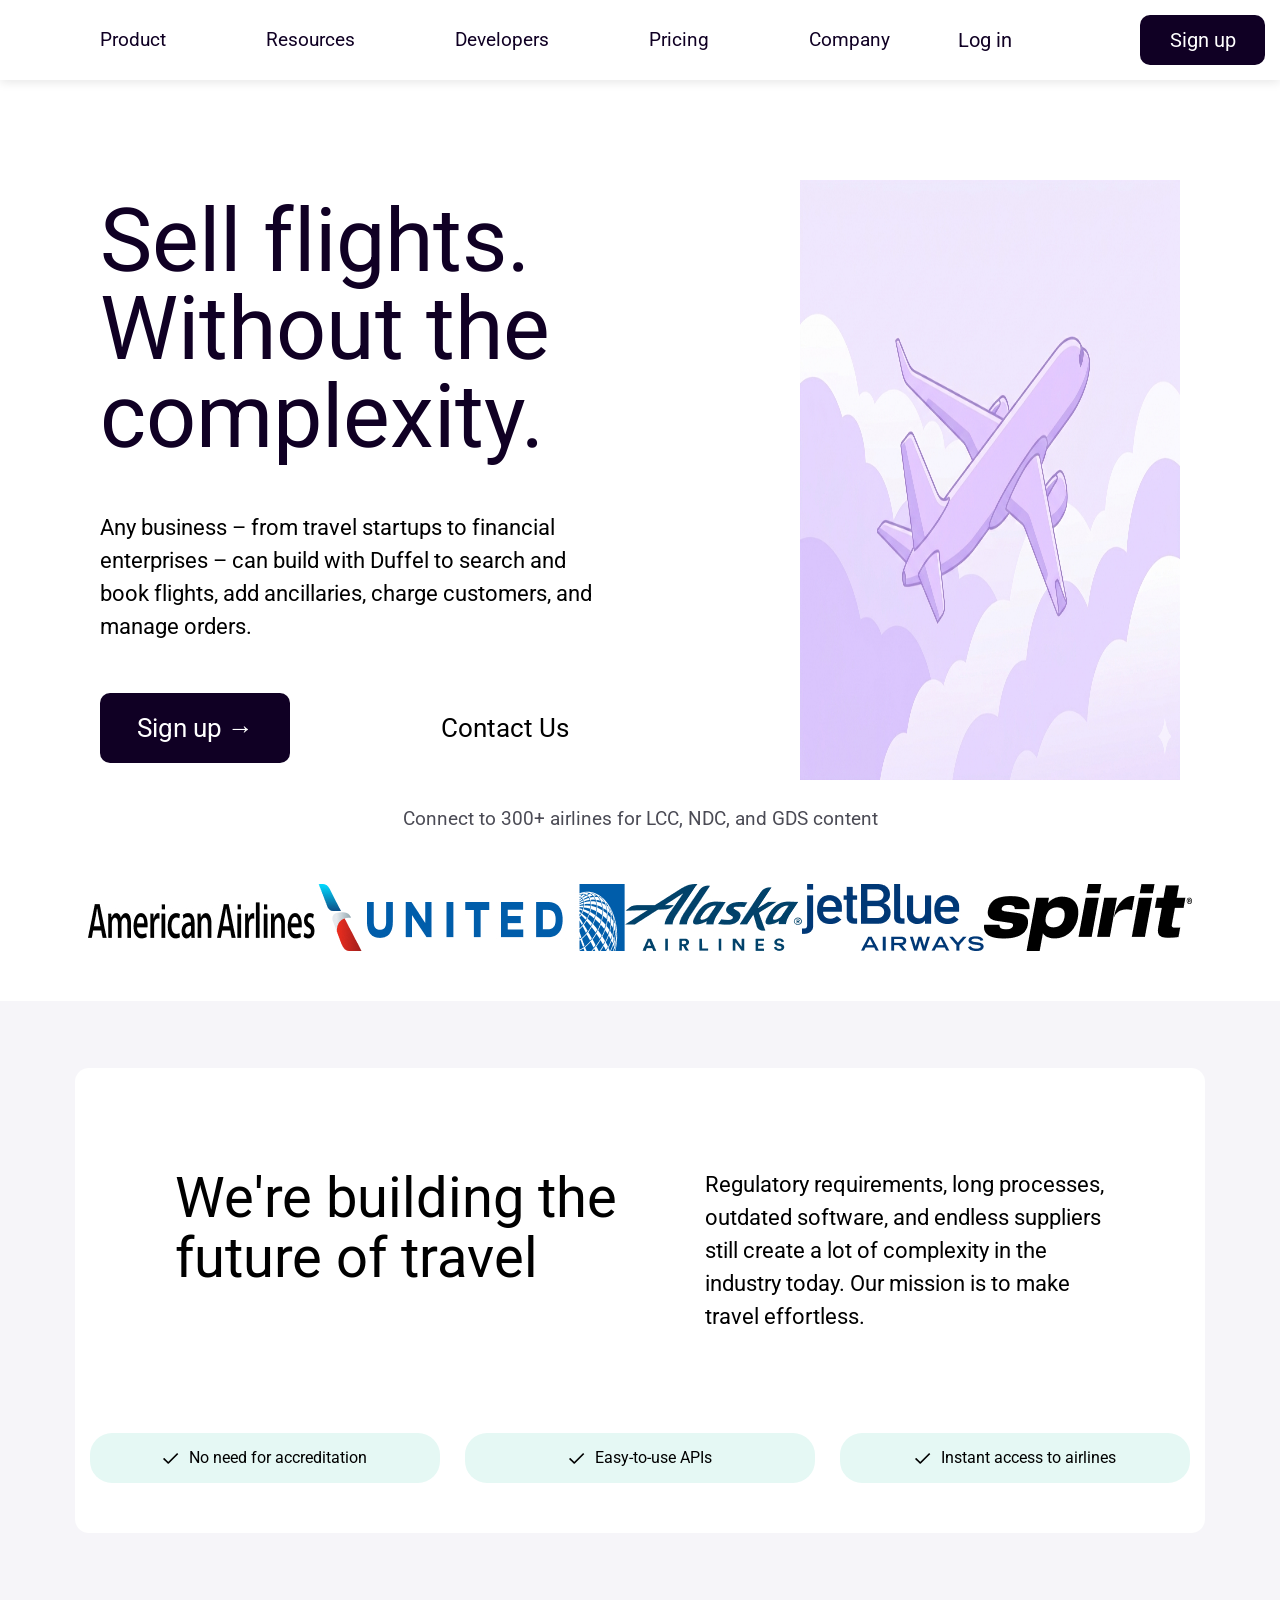
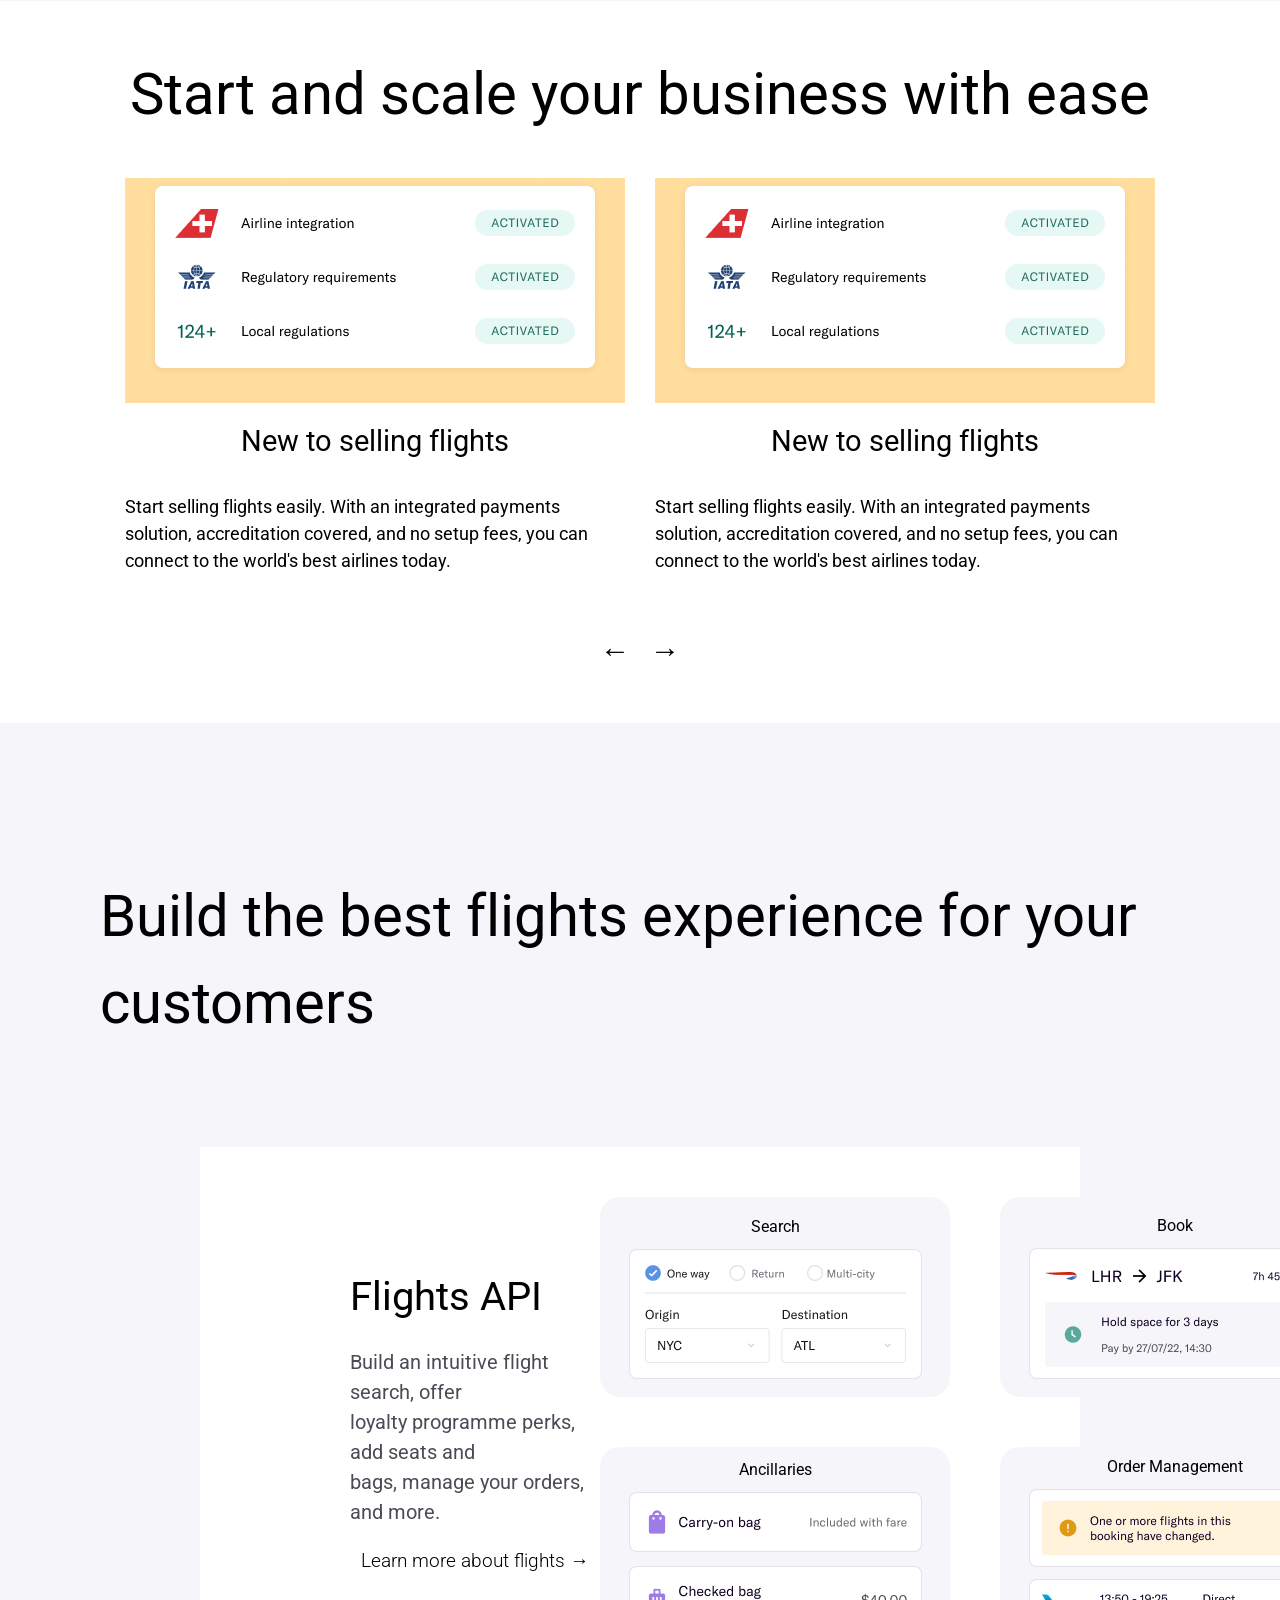
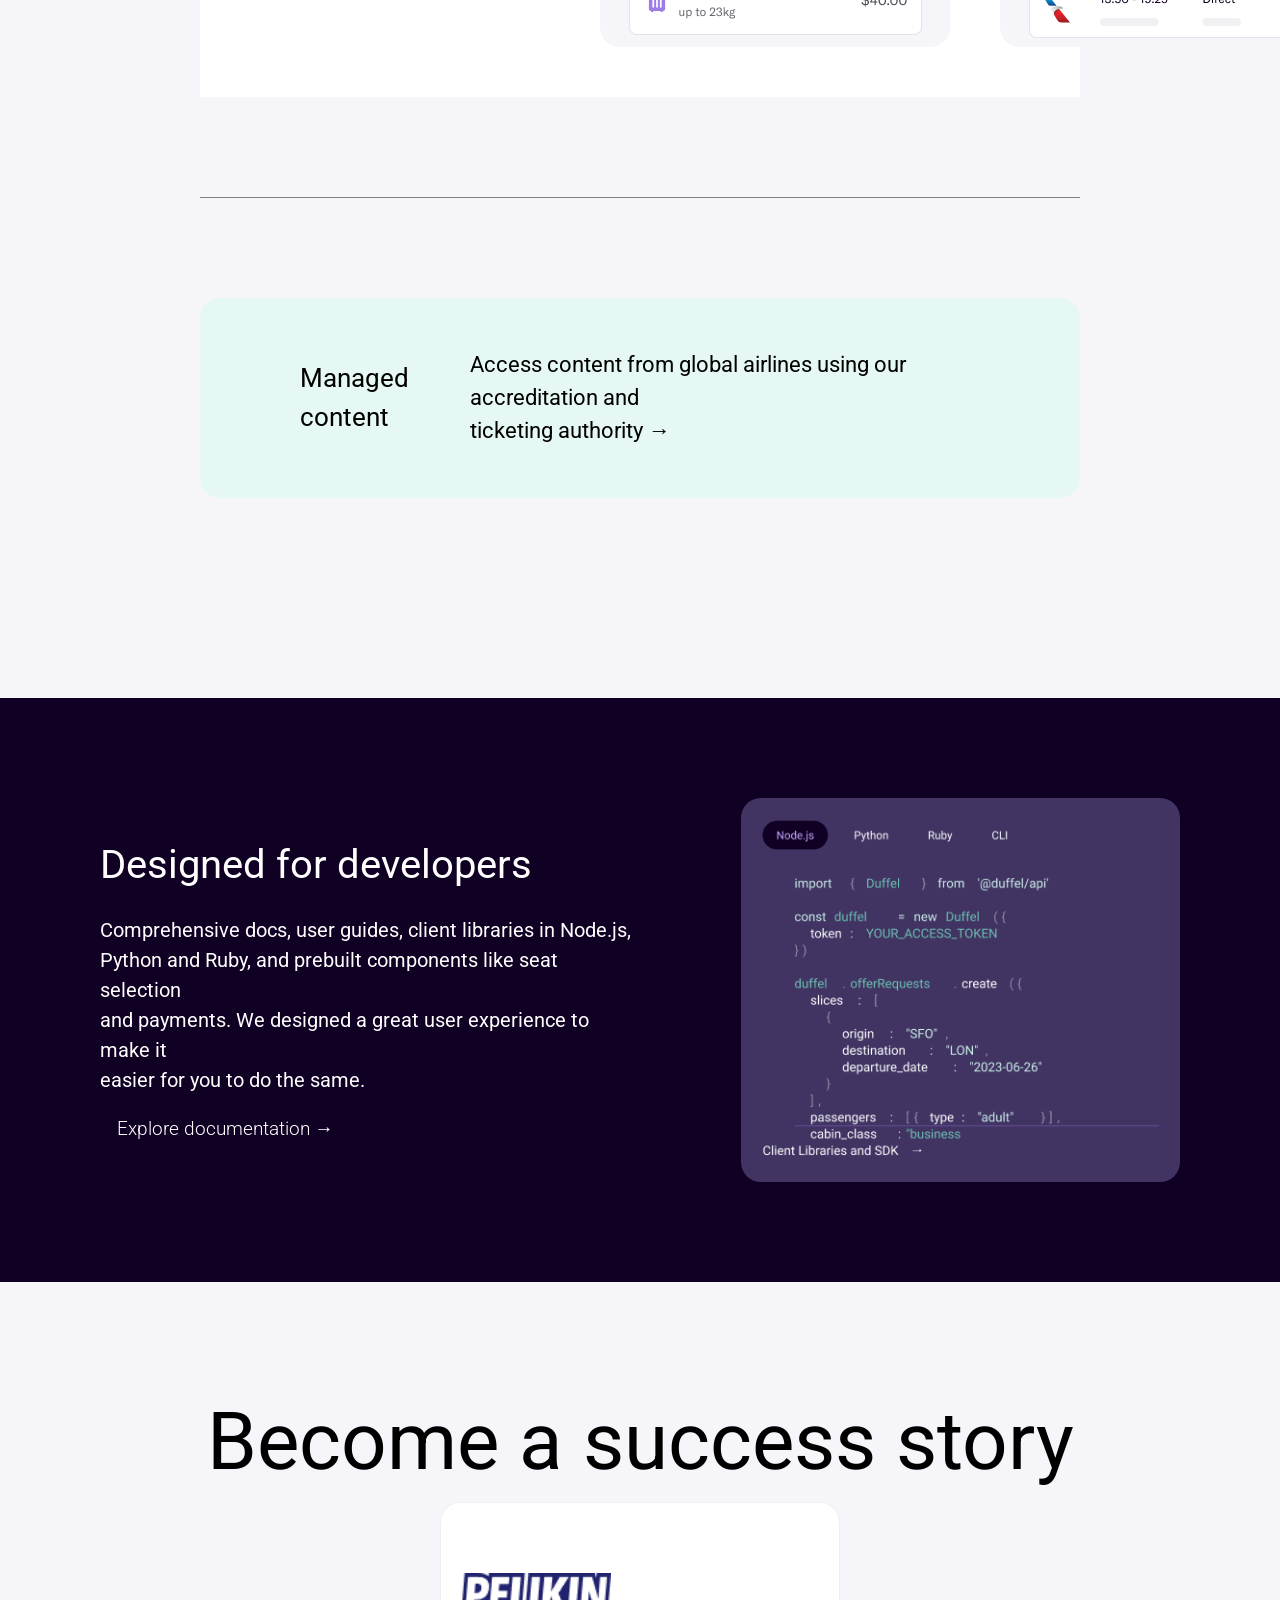
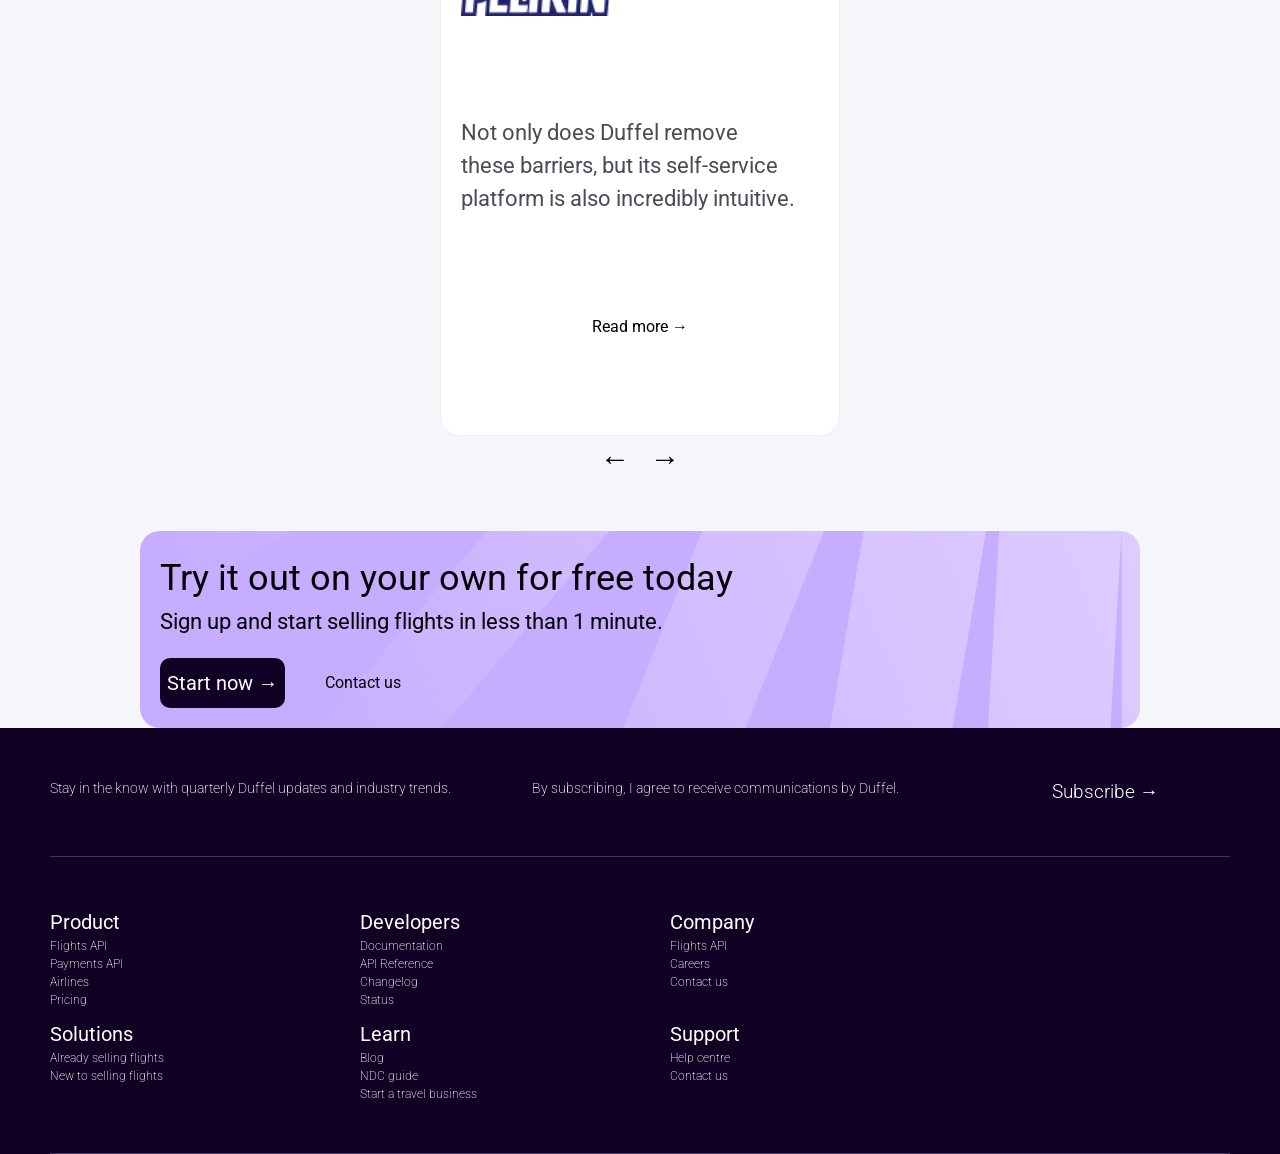
==== src/index.html @ c3d94b9f "FIX" ====
<!doctype html>
<html lang="en">
  <head>
    <meta charset="UTF-8" />
    <meta name="viewport" content="width=device-width, initial-scale=1.0" />
    <title>DevSchool</title>
    <link rel="preconnect" href="https://fonts.googleapis.com" />
    <link rel="preconnect" href="https://fonts.gstatic.com" crossorigin />
    <link
      href="https://fonts.googleapis.com/css2?family=Roboto:ital,wght@0,100..900;1,100..900&display=swap"
      rel="stylesheet"
    />
    <link rel="stylesheet" href="/src/css/base/variables.css" />
    <link rel="stylesheet" href="/src/css/base/reset.css" />
    <link rel="stylesheet" href="/src/css/components/button.css" />
    <link rel="stylesheet" href="/src/css/layout/header.css" />
    <link rel="stylesheet" href="/src/css/layout/footer.css" />
    <link rel="stylesheet" href="/src/css/layout/main.css" />
    <link rel="stylesheet" href="/src/css/layout/airlines-section.css" />
    <link rel="stylesheet" href="/src/css/layout/intro-section.css" />
    <link rel="stylesheet" href="/src/css/layout/slider-part.css" />
    <link rel="stylesheet" href="/src/css/layout/carts-part.css" />
    <link rel="stylesheet" href="/src/css/layout/api-parts.css" />
    <link rel="stylesheet" href="/src/css/layout/partner-part.css" />
  </head>
  <body>
    <header>
      <nav class="navbar">
        <a href="#" class="logo"><img src="/src/img/logo.png" alt="logo" /></a>
        <div class="navbar-container">
          <ul class="nav-links">
            <li><a href="#">Product</a></li>
            <li><a href="#">Resources</a></li>
            <li><a href="#">Developers</a></li>
            <li><a href="#">Pricing</a></li>
            <li><a href="#">Company</a></li>
          </ul>
        </div>
        <div class="navbar-reglog">
          <a href="#" class="btn btn-log">Log in</a>
          <a href="#" class="btn btn-signup">Sign up</a>
        </div>
      </nav>
    </header>
    <main>
      <div class="main-text-side">
        <h1>Sell flights. Without the complexity.</h1>
        <p>
          Any business – from travel startups to financial enterprises – can build with Duffel to search and book
          flights, add ancillaries, charge customers, and manage orders.
        </p>
        <div class="main-reglog">
          <a href="#" class="btn btn-signup">Sign up →</a>
          <a href="#" class="btn btn-log">Contact Us</a>
        </div>
      </div>
      <div class="main-figure-side">
        <img src="/src/img/Gemini_Generated_Image_jm1rbhjm1rbhjm1r.png" alt="plane" />
      </div>
    </main>
    <section class="airlines-log-part">
      <div class="airlines-text">
        <p>Connect to 300+ airlines for LCC, NDC, and GDS content</p>
      </div>
      <div class="airlines-logos">
        <img src="/src/img/airlines-logos/IMAGE (5).jpg" alt="logo1" />
        <img src="/src/img/airlines-logos/IMAGE (1).jpg" alt="logo1" />
        <img src="/src/img/airlines-logos/IMAGE (2).jpg" alt="logo2" />
        <img src="/src/img/airlines-logos/IMAGE (3).jpg" alt="logo3" />
        <img src="/src/img/airlines-logos/IMAGE (4).jpg" alt="logo4" />
      </div>
    </section>
    <section class="intro-part">
      <div class="intro-items">
        <div class="intro-items-text">
          <div class="intro-items-text-up">
            <h2>We're building the future of travel</h2>
            <p>
              Regulatory requirements, long processes, outdated software, and endless suppliers still create a lot of
              complexity in the industry today. Our mission is to make travel effortless.
            </p>
          </div>
          <div class="intro-items-text-down">
            <div class="intro-items-text-down-mark mark">
              <img src="/src/img/Vector.png" alt="mark" />
              <p>No need for accreditation</p>
            </div>
            <div class="intro-items-text-down-mark mark">
              <img src="/src/img/Vector.png" alt="mark" />
              <p>Easy-to-use APIs</p>
            </div>
            <div class="intro-items-text-down-mark mark">
              <img src="/src/img/Vector.png" alt="mark" />
              <p>Instant access to airlines</p>
            </div>
          </div>
        </div>
      </div>
    </section>
    <section class="slider-part" id="slides">
      <h2>Start and scale your business with ease</h2>
      <div class="sliders-group">
        <div class="slider-box">
          <div class="slider-box-item">
            <img src="/src/img/slider-part/slider-fugure1.png" alt="" />
            <h2>New to selling flights</h2>
            <p>
              Start selling flights easily. With an integrated payments solution, accreditation covered, and no setup
              fees, you can connect to the world's best airlines today.
            </p>
          </div>
        </div>
        <div class="dots" id="dots">
          <div class="slider-box">
            <div class="slider-box-item">
              <img src="/src/img/slider-part/slider-fugure1.png" alt="" />
              <h2>New to selling flights</h2>
              <p>
                Start selling flights easily. With an integrated payments solution, accreditation covered, and no setup
                fees, you can connect to the world's best airlines today.
              </p>
            </div>
          </div>
        </div>
      </div>
      <div class="slider-button">
        <button id="slider-prev" onclick="prev()">←</button>
        <button id="slider-next" onclick="next()">→</button>
      </div>
    </section>
    <section class="carts-part">
      <h2>Build the best flights experience for your customers</h2>
      <div class="carts-items">
        <div class="carts-items-elements">
          <div class="carts-items-text">
            <h3>Flights API</h3>
            <p>
              Build an intuitive flight search, offer <br />
              loyalty programme perks, add seats and <br />
              bags, manage your orders, and more.
            </p>
            <button class="btn-learn">Learn more about flights →</button>
          </div>
          <div class="carts-items-gallery">
            <div class="carts-gallery-box">
              <h2>Search</h2>
              <img src="/src/img/gallery-part/gallery-search.png" alt="search" />
            </div>
            <div class="carts-gallery-box">
              <h2>Book</h2>
              <img src="/src/img/gallery-part/gallery-book.png" alt="search" />
            </div>
            <div class="carts-gallery-box">
              <h2>Ancillaries</h2>
              <img src="/src/img/gallery-part/gallery-Ancillaries.png" alt="search" />
            </div>
            <div class="carts-gallery-box">
              <h2>Order Management</h2>
              <img src="/src/img/gallery-part/gallery-Order Management.png" alt="search" />
            </div>
          </div>
        </div>
      </div>
      <hr style="margin: 100px; color: gray" />
      <div class="carts-part-managed">
        <h3>Managed content</h3>
        <p>
          Access content from global airlines using our accreditation and <br />
          ticketing authority →
        </p>
      </div>
    </section>
    <section class="api-parts">
      <div class="api-parts-items">
        <div class="api-parts-text">
          <h2>Designed for developers</h2>
          <p>
            Comprehensive docs, user guides, client libraries in Node.js, <br />
            Python and Ruby, and prebuilt components like seat selection <br />
            and payments. We designed a great user experience to make it <br />
            easier for you to do the same.
          </p>
          <button class="btn-learn">Explore documentation →</button>
        </div>
        <div class="api-parts-figure-code">
          <img src="/src/img/apicode.png" alt="API" />
        </div>
      </div>
    </section>
    <section class="partners-part">
      <h2>Become a success story</h2>
      <div class="partners-box-gallery">
        <div class="partners-track">
          <div class="partner-slide">
            <img src="/src/img/slider-partner/partner1.png" alt="partner one" />
            <p>
              Not only does Duffel remove <br />
              these barriers, but its self-service <br />
              platform is also incredibly intuitive.
            </p>
            <button>Read more →</button>
          </div>
          <div class="partner-slide">
            <img src="/src/img/slider-partner/partner2.png" alt="partner one" />
            <p>
              We're investing massively in our <br />
              supply to build, with the airlines <br />
              and partners such as Duffel, the <br />
              future of the airline industry.
            </p>
            <button>Read more →</button>
          </div>
          <div class="partner-slide">
            <img src="/src/img/slider-partner/partner3.png" alt="partner one" />
            <p>
              The integration of Duffel's API to <br />
              our multi-vendor technology <br />
              allows us to take advantage of <br />
              the new intelligent distribution <br />
              channel.
            </p>
            <button>Read more →</button>
          </div>
        </div>
      </div>
      <div class="slider-button">
        <button id="slider-partner-prev">←</button>
        <button id="slider-partner-next">→</button>
      </div>
      <div class="partners-selling-box">
        <div class="partners-selling-side">
          <h2>Try it out on your own for free today</h2>
          <p>Sign up and start selling flights in less than 1 minute.</p>
          <div class="partners-selling-button">
            <button class="btn-signup">Start now →</button>
            <button class="btn">Contact us</button>
          </div>
        </div>
      </div>
    </section>
    <footer class="footer">
      <div class="subscribe-box">
        <p>Stay in the know with quarterly Duffel updates and industry trends.</p>
        <p>By subscribing, I agree to receive communications by Duffel.</p>
        <button class="btn-learn">Subscribe →</button>
      </div>
      <hr style="color: #413463; margin-left: 50px; margin-right: 50px" />
      <div class="about-us-box">
        <div class="about-us-item">
          <h2>Product</h2>
          <p>Flights API</p>
          <p>Payments API</p>
          <p>Airlines</p>
          <p>Pricing</p>
        </div>
        <div class="about-us-item">
          <h2>Developers</h2>
          <p>Documentation</p>
          <p>API Reference</p>
          <p>Changelog</p>
          <p>Status</p>
        </div>
        <div class="about-us-item">
          <h2>Company</h2>
          <p>Flights API</p>
          <p>Careers</p>
          <p>Contact us</p>
        </div>
        <div class="about-us-item">
          <h2>Solutions</h2>
          <p>Already selling flights</p>
          <p>New to selling flights</p>
        </div>
        <div class="about-us-item">
          <h2>Learn</h2>
          <p>Blog</p>
          <p>NDC guide</p>
          <p>Start a travel business</p>
        </div>
        <div class="about-us-item">
          <h2>Support</h2>
          <p>Help centre</p>
          <p>Contact us</p>
        </div>
      </div>
      <hr style="color: #413463; margin-left: 50px; margin-right: 50px" />
    </footer>

    <script src="/src/js/partnerSlider.js"></script>
    <!-- <script src="/src/js/slider.js"></script> -->
  </body>
</html>
---- src/css/base/variables.css ----
/* All CSS Variables */

:root {
  --color-font-one: #100024;
  --color-font-two: #4B4B55;
  --color-font-three: #E5F8F4;
  --color-font-four: #E5EEFB;
  --color-font-five: #ABABB4;
  --color-fon-six: #34343D;

  --color-bg-button: #100024;
  --color-bg: #FFFFFF;
  --color-bg-two: #F6F5F9;
  --color-bg-three: #C7ADFF;

  --font-main: 'Roboto', sans-serif;

  --slider-color-one: #FFDE9E;
  --slider-color-two: #BBD9FF;
  --slider-box-partner: #E2E2E8;
}
---- src/css/components/button.css ----
.btn-log, .btn-signup {
    width: 125px;
    height: 50px;
    display: flex;          /* flex-контейнер на самой кнопке */
    align-items: center;    /* теперь текст внутри центрируется по вертикали */
    justify-content: center; /* и по горизонтали */
    font-weight: 400;
    
}

.btn-log {
    font-size: 20px;

}

.btn-signup {
    background-color: var(--color-bg-button);
    color: #ffffff;
    border-radius: 10px;
    font-size: 20px;
}

.btn-learn {
    width: 250px;
    font-weight: 300;
    font-size: 19px;
}
---- src/css/layout/header.css ----
header {
    background-color: var(--color-bg);
    color: var(--color-font-one);
    font-family: var(--font-main);
    box-shadow: 0 2px 10px rgba(0, 0, 0, 0.1);
    height: 80px;
    display: flex;
    justify-content: space-between;

}

.navbar {
    margin-left: 100px;
    margin-right: 100px;
    display: flex;
    justify-content: space-between;
    align-items: center;
    width: 100%;
}

.navbar-container>ul {
    display: flex;
    list-style: none;
    gap: 100px;
    font-size: 19px;
    font-weight: 400;
}

.navbar-reglog{
    display: flex;
    align-items: center;
    gap: 60px;
    
}
---- src/css/layout/footer.css ----
.footer {
    background-color: var(--color-font-one);
    color: #ffffff;
    font-family: Roboto, sans-serif;

}

.subscribe-box {
    display: flex;
    justify-content: space-between;
    padding: 50px;
}

.subscribe-box p {
    font-weight: 200;
    font-size: 14px;
}

.about-us-box {
    display: grid;
    grid-template-columns: repeat(3, 300px);
    gap: 10px;
    margin-left: 50px;
    margin-top: 50px;
    margin-bottom: 50px;

}

.about-us-item>h2 {
    font-size: 20px;
    font-weight: 400;

}

.about-us-item>p {
    font-size: 12px;
    font-weight: 200;
    
}
---- src/css/layout/main.css ----
main {
    display: flex;
    justify-content: center;
    margin-top: 100px;
    align-items: center;
    gap: 200px;
    font-family: Roboto, sans-serif;
    margin-left: 100px;
    margin-right: 100px;

}

.main-text-side>h1 {
    color: var(--color-font-one);
    font-size: 88px;
    font-weight: 400;
    width: 480px;
    line-height: 1;

}

.main-text-side>p {
    color: var(--color-font-six);
    font-size: 22px;
    line-height: 1.5;
    font-weight: 400;
    margin-top: 50px;
    width: 500px;

}

.main-figure-side>img {
    width: 800px;
    height: 600px;
}

.main-reglog {
    margin-top: 50px;
    display: flex;
    justify-content: space-between;

}

.main-reglog>a {
    font-size: 26px;
    
}

.main-reglog>.btn-signup,.btn-log {
    width: 190px;
    height: 70px;

}
---- src/css/layout/airlines-section.css ----
.airlines-log-part {
    font-family: Roboto, sans-serif;
    margin-top: 25px;
}

.airlines-text {
    display: flex;
    font-size: 19px;
    color: var(--color-font-two);
    justify-content: center;

}

.airlines-logos {
    display: flex;
    justify-content: center;
    align-items: center;
    margin-top: 50px;

}
---- src/css/layout/intro-section.css ----
.intro-part {
    background-color: var(--color-bg-two);
    font-family: var(--font-main);
    height: 600px;
    display: flex;
    justify-content: center;
    align-items: center;
    margin-top: 50px;
}

.intro-items {
    background-color: var(--color-bg);
    border-radius: 14px;

}

.intro-items-text-up {
    display: flex;
    padding: 100px;
    gap: 80px;
}

.intro-items-text-up>h2 {
    font-size: 56px;
    font-weight: 400;
    line-height: 60px;
    width: 450px;
}

.intro-items-text-up>p {
    font-size: 22px;
    font-weight: 400;
    width: 400px;
}

.intro-items-text-down {
    display: flex;
    gap: 25px;
    height: 50px;
    justify-content: center;
    margin-bottom: 50px;
}

.intro-items-text-down-mark {
    display: flex;
    background-color: var(--color-font-three);
    font-size: 16px;
    width: 350px;
    border-radius: 22px;
    align-items: center;
    justify-content: center;
    gap: 10px;
}
---- src/css/layout/slider-part.css ----
.slider-part {
    margin-top: 50px;
    background-color: var(--color-bg);
    font-family: Roboto, sans-serif;
    display: flex;
    flex-direction: column;
    justify-content: center;
    align-items: center;
}

.sliders-group {
    display: flex;
    gap: 30px;
}

.slider-part>h2 {
    font-family: Roboto, sans-serif;
    font-size: 58px;
    

}

.slider-box {
    width: 500px;
    height: 450px;
    background: linear-gradient(to bottom, var(--slider-color-one) 50%, var(--color-bg) 50%);
    margin-top: 40px;
}

.slider-box-item {
    flex-direction: column;
    display: flex;
    align-items: center;
}

.slider-button {
    display: flex;
    font-size: 30px;
    gap: 20px;
}

.slider-box-item>h2 {
    font-size: 29px;
    margin-top: 40px;
}

.slider-box-item>p {
    font-size: 18px;
    margin-top: 30px;
}
---- src/css/layout/carts-part.css ----
.carts-part {
    font-family: Roboto, sans-serif;
    margin-top: 50px;
    background-color: var(--color-bg-two);
    padding: 100px;
}

.carts-part>h2 {
    font-size: 58px;
    display: flex;
    justify-content: center;
    padding-top: 50px;
}

.carts-items {
    background-color: rgb(255, 255, 255);
    margin: 100px;
}

.carts-items-elements {
    display: flex;
    justify-content: space-between;
    
    padding: 50px;
}

.carts-items-text {
    display: flex;
    flex-direction: column;
    align-items: start;
    justify-content: center;
    margin-left: 100px;
    gap: 20px;
}

.carts-items-text>h3 {
    font-size: 40px;
}

.carts-items-text>p {
    font-size: 20px;
    color: var(--color-font-two);

}

.carts-items-gallery {
    display: grid;
    grid-template-columns: repeat(2, 350px);
    gap: 50px;

}

.carts-gallery-box {
    background-color: var(--color-bg-two);
    /* border: 1px solid red; */
    border-radius: 20px;
    height: 200px;
    display: flex;
    justify-content: center;
    align-items: center;
    flex-direction: column;
    gap: 10px;

}

.carts-part-managed {
    background-color: var(--color-font-three);
    display: flex;
    justify-content: space-between;
    height: 150px;
    align-items: center;
    margin: 100px;
    padding: 100px;
    border-radius: 20px;
}

.carts-part-managed>h3 {
    font-size: 26px;

}

.carts-part-managed>p {
    font-size: 22px;

}
---- src/css/layout/api-parts.css ----
.api-parts {
    background-color: var(--color-bg-button);
    color: #ffffff;
    font-family: Roboto, sans-serif;

}

.api-parts-items {
    display: flex;
    justify-content: center;
    gap: 100px;
    padding: 100px;
}

.api-parts-text {
    display: flex;
    flex-direction: column;
    justify-content: center;
    gap: 20px;
}

.api-parts-text>h2 {
    font-size: 40px;
    
}

.api-parts-text>p {
    font-size: 20px;

}

.api-parts-figure-code>img {
    border-radius: 20px;
    
}
---- src/css/layout/partner-part.css ----
.partners-part {
    font-family: Roboto, sans-serif;
    background-color: var(--color-bg-two);
    
    
    
}

.partners-box-gallery {
    width: 400px; /* = ширина одного слайда */
    overflow: hidden;
    margin: 0 auto;
    
}

.partners-track {
    display: flex;
    transition: transform 0.5s ease;
}

.partners-part>h2 {
    font-size: 80px;
    padding-top: 100px;
    display: flex;
    justify-content: center;

}

.partners-box-slides {
    display: flex;
    justify-content: center;
    height: 500px;
    margin: 50px;
}

.partner-slide {
    border-color: var(--slider-box-partner);
    border: 0.3mm ridge;
    /* box-shadow: 0 2px 10px rgba(0, 0, 0, 0.1); */
    background-color: #ffffff;
    border-radius: 20px;
    display: flex;
    flex-direction: column;
    gap: 100px;
    padding: 20px;
    min-width: 400px;
}

.partner-slide>img {
    width: 150px;
    margin-top: 50px;
}

.partner-slide>p {
    font-size: 22px;
    color: var(--color-font-two);

}

.slider-button {
    display: flex;
    justify-content: center;
    
}

.partners-selling-box {
    display: flex;
    justify-content: center;
    margin-top: 50px;
}

.partners-selling-side {
    background-image: url(/src/img/slider-partner/bg-fugure1.png);
    background-repeat: no-repeat;
    width: 1000px;
    border-radius: 20px;
    padding: 20px;
}

.partners-selling-side>h2 {
    font-size: 36px;
}

.partners-selling-side>p {
    font-size: 22px;
}

.partners-selling-button {
    display: flex;
    gap: 40px;
    margin-top: 20px;
}
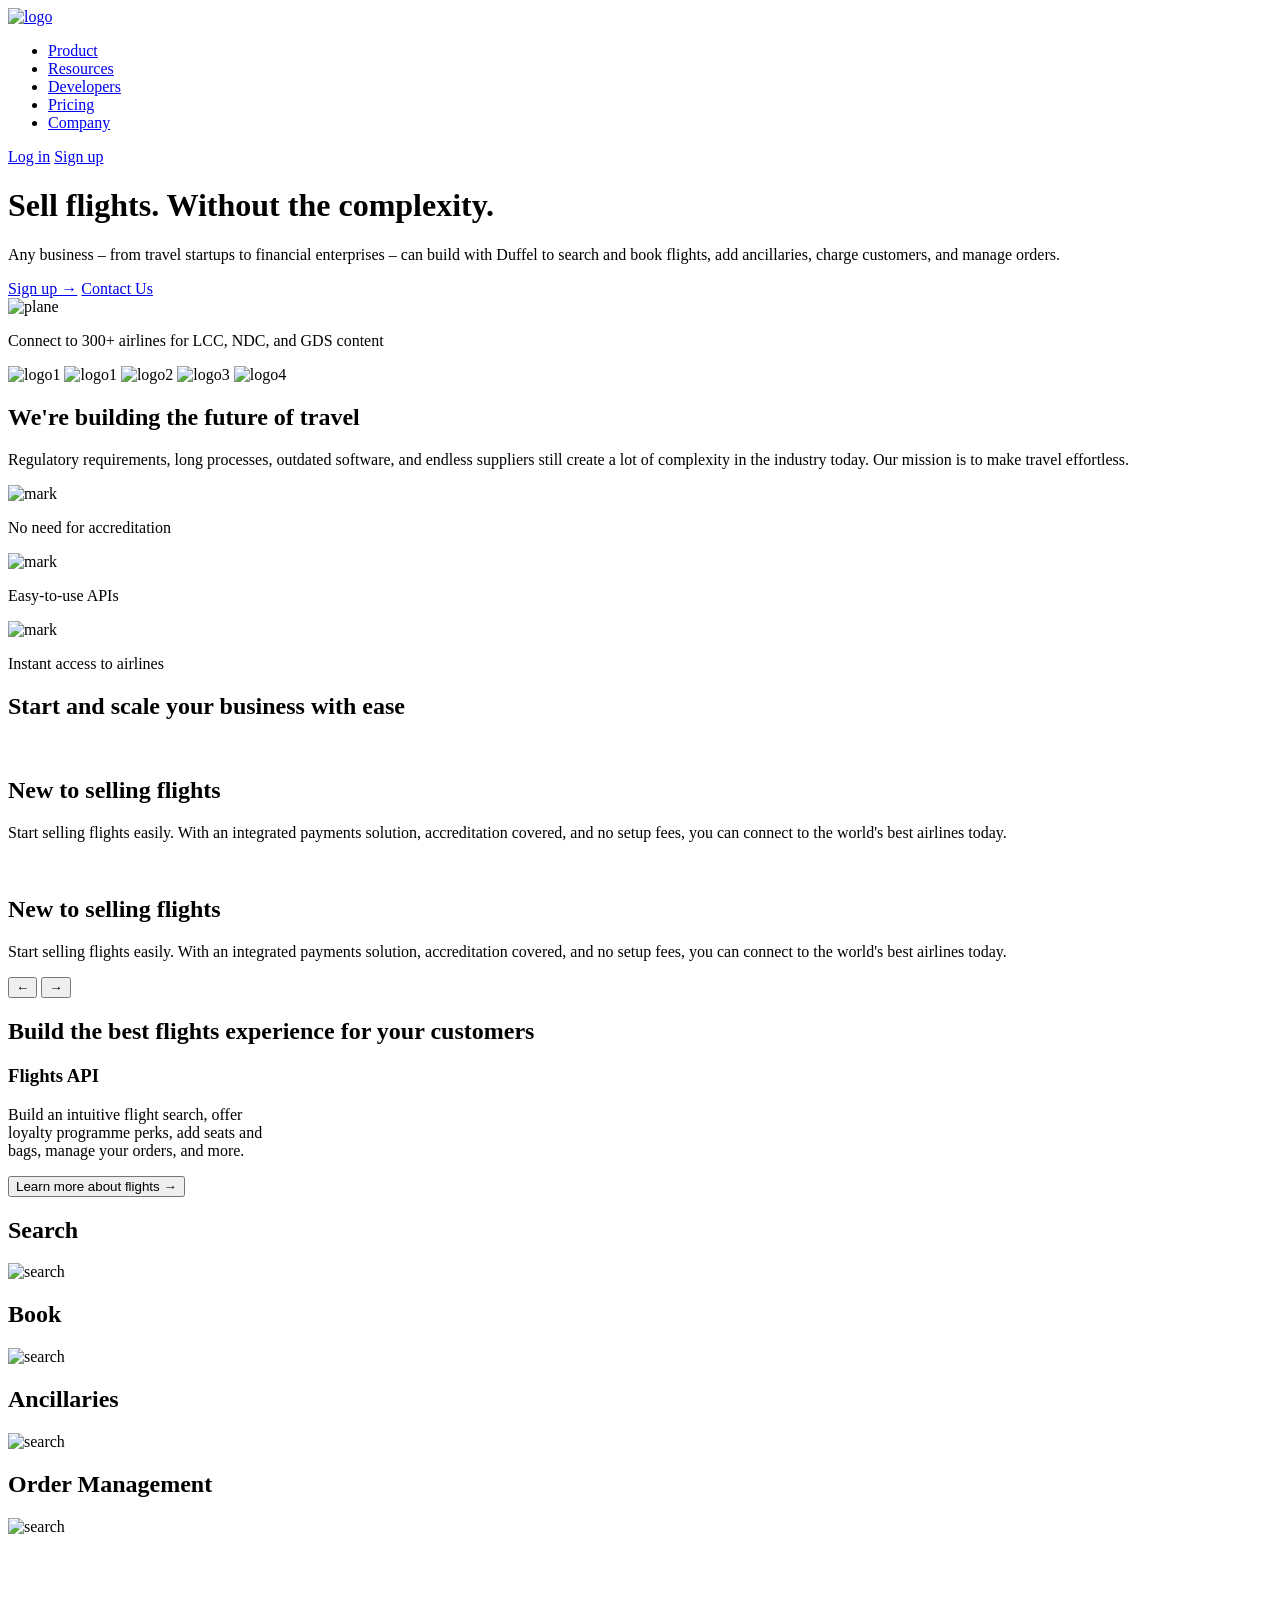
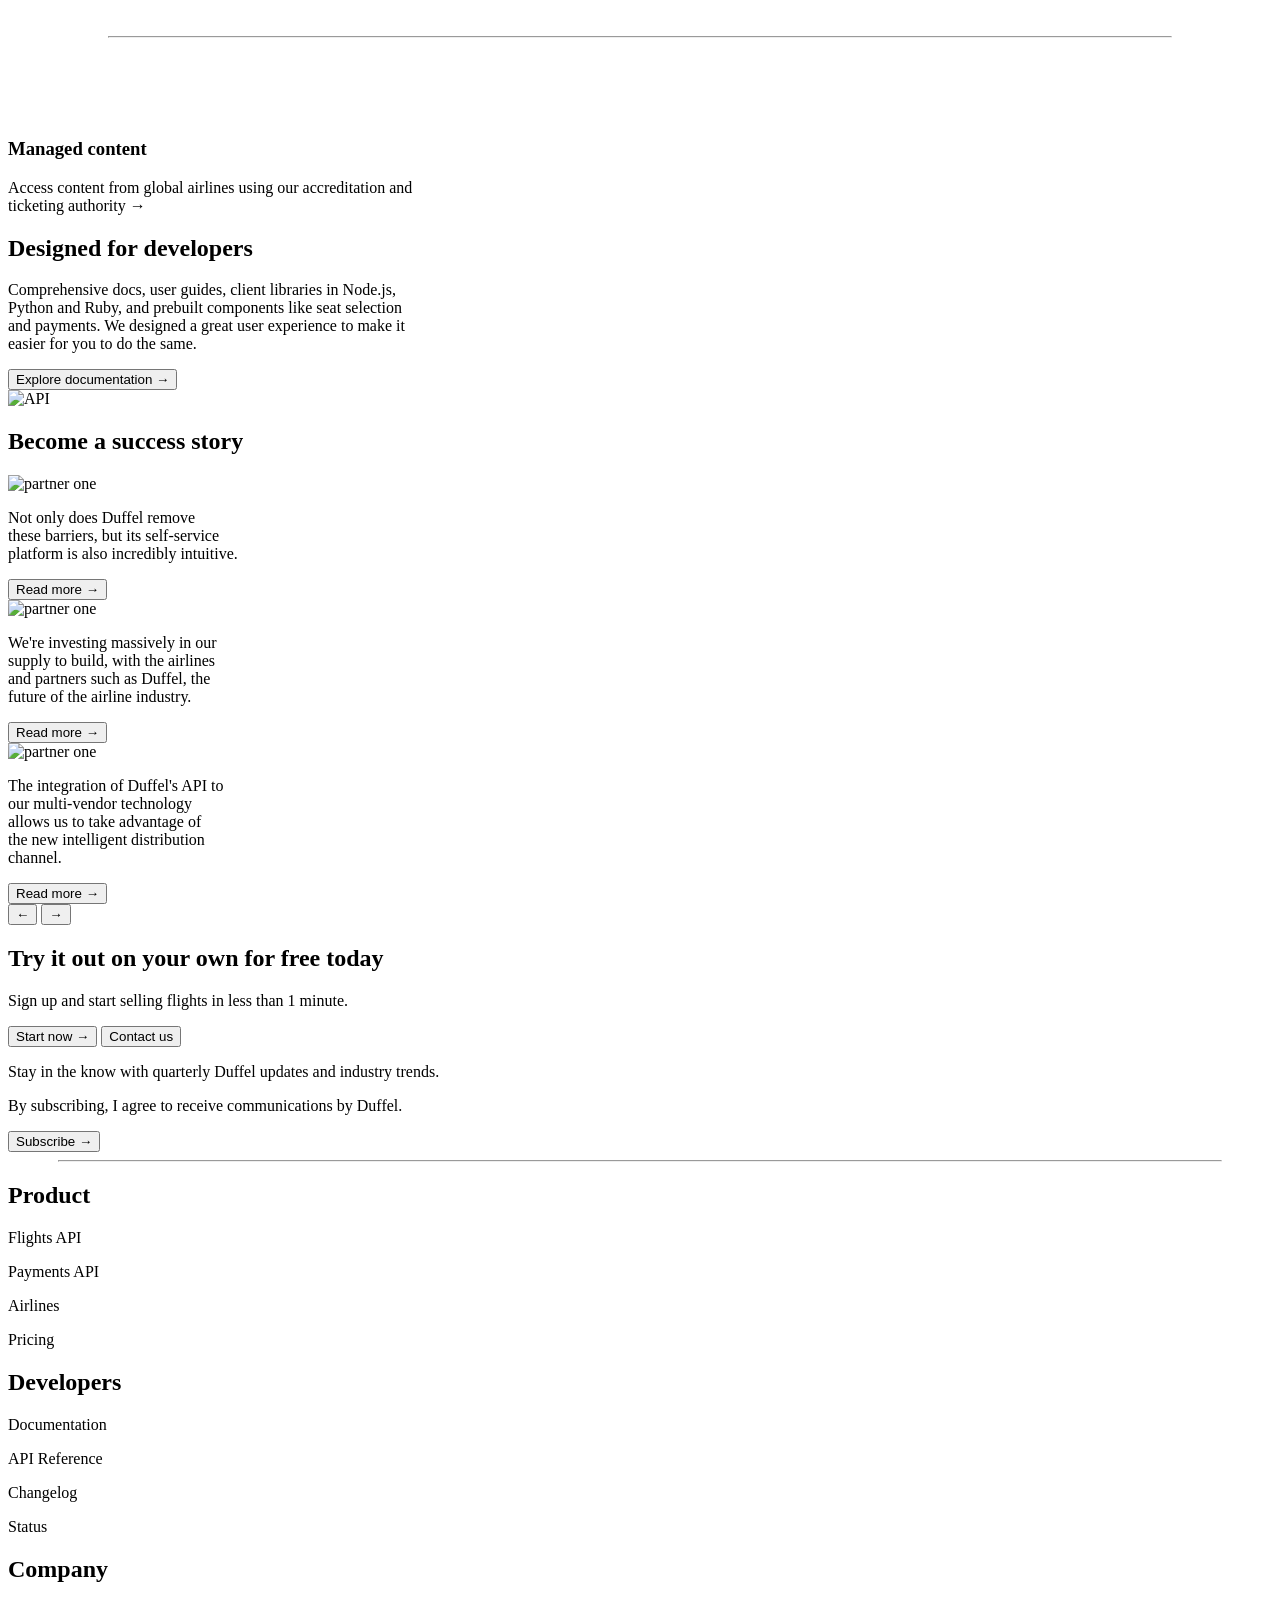
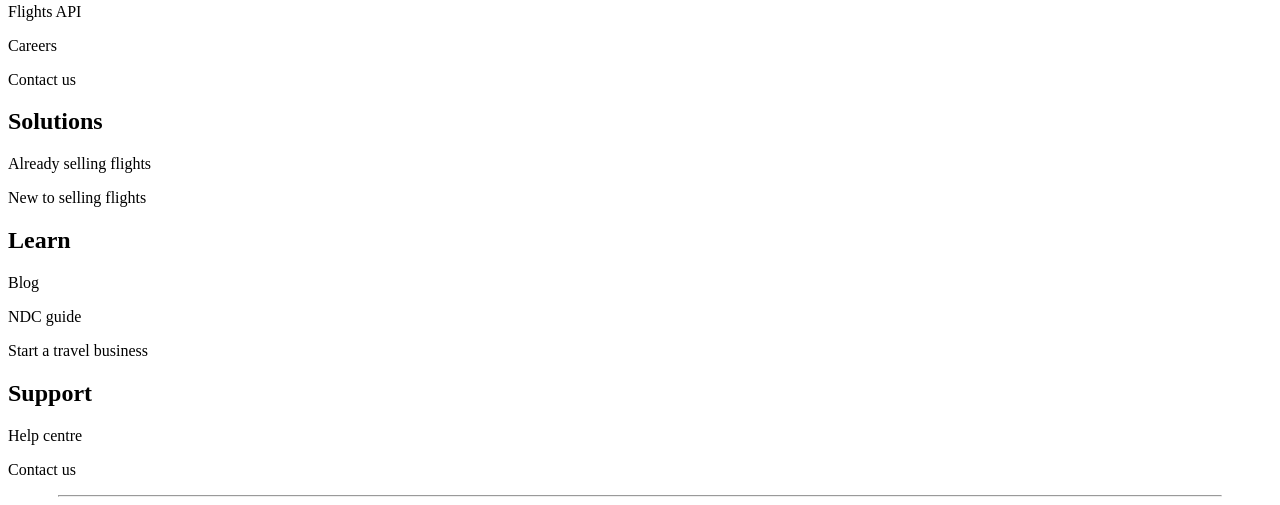
==== commit 85656adc: "FIX" ====
--- a/src/index.html
+++ b/src/index.html
@@ -10,23 +10,23 @@
       href="https://fonts.googleapis.com/css2?family=Roboto:ital,wght@0,100..900;1,100..900&display=swap"
       rel="stylesheet"
     />
-    <link rel="stylesheet" href="/src/css/base/variables.css" />
-    <link rel="stylesheet" href="/src/css/base/reset.css" />
-    <link rel="stylesheet" href="/src/css/components/button.css" />
-    <link rel="stylesheet" href="/src/css/layout/header.css" />
-    <link rel="stylesheet" href="/src/css/layout/footer.css" />
-    <link rel="stylesheet" href="/src/css/layout/main.css" />
-    <link rel="stylesheet" href="/src/css/layout/airlines-section.css" />
-    <link rel="stylesheet" href="/src/css/layout/intro-section.css" />
-    <link rel="stylesheet" href="/src/css/layout/slider-part.css" />
-    <link rel="stylesheet" href="/src/css/layout/carts-part.css" />
-    <link rel="stylesheet" href="/src/css/layout/api-parts.css" />
-    <link rel="stylesheet" href="/src/css/layout/partner-part.css" />
+    <link rel="stylesheet" href="src/css/base/variables.css" />
+    <link rel="stylesheet" href="src/css/base/reset.css" />
+    <link rel="stylesheet" href="src/css/components/button.css" />
+    <link rel="stylesheet" href="src/css/layout/header.css" />
+    <link rel="stylesheet" href="src/css/layout/footer.css" />
+    <link rel="stylesheet" href="src/css/layout/main.css" />
+    <link rel="stylesheet" href="src/css/layout/airlines-section.css" />
+    <link rel="stylesheet" href="src/css/layout/intro-section.css" />
+    <link rel="stylesheet" href="src/css/layout/slider-part.css" />
+    <link rel="stylesheet" href="src/css/layout/carts-part.css" />
+    <link rel="stylesheet" href="src/css/layout/api-parts.css" />
+    <link rel="stylesheet" href="src/css/layout/partner-part.css" />
   </head>
   <body>
     <header>
       <nav class="navbar">
-        <a href="#" class="logo"><img src="/src/img/logo.png" alt="logo" /></a>
+        <a href="#" class="logo"><img src="src/img/logo.png" alt="logo" /></a>
         <div class="navbar-container">
           <ul class="nav-links">
             <li><a href="#">Product</a></li>
@@ -55,7 +55,7 @@
         </div>
       </div>
       <div class="main-figure-side">
-        <img src="/src/img/Gemini_Generated_Image_jm1rbhjm1rbhjm1r.png" alt="plane" />
+        <img src="src/img/Gemini_Generated_Image_jm1rbhjm1rbhjm1r.png" alt="plane" />
       </div>
     </main>
     <section class="airlines-log-part">
@@ -63,11 +63,11 @@
         <p>Connect to 300+ airlines for LCC, NDC, and GDS content</p>
       </div>
       <div class="airlines-logos">
-        <img src="/src/img/airlines-logos/IMAGE (5).jpg" alt="logo1" />
-        <img src="/src/img/airlines-logos/IMAGE (1).jpg" alt="logo1" />
-        <img src="/src/img/airlines-logos/IMAGE (2).jpg" alt="logo2" />
-        <img src="/src/img/airlines-logos/IMAGE (3).jpg" alt="logo3" />
-        <img src="/src/img/airlines-logos/IMAGE (4).jpg" alt="logo4" />
+        <img src="src/img/airlines-logos/IMAGE (5).jpg" alt="logo1" />
+        <img src="src/img/airlines-logos/IMAGE (1).jpg" alt="logo1" />
+        <img src="src/img/airlines-logos/IMAGE (2).jpg" alt="logo2" />
+        <img src="src/img/airlines-logos/IMAGE (3).jpg" alt="logo3" />
+        <img src="src/img/airlines-logos/IMAGE (4).jpg" alt="logo4" />
       </div>
     </section>
     <section class="intro-part">
@@ -82,15 +82,15 @@
           </div>
           <div class="intro-items-text-down">
             <div class="intro-items-text-down-mark mark">
-              <img src="/src/img/Vector.png" alt="mark" />
+              <img src="src/img/Vector.png" alt="mark" />
               <p>No need for accreditation</p>
             </div>
             <div class="intro-items-text-down-mark mark">
-              <img src="/src/img/Vector.png" alt="mark" />
+              <img src="src/img/Vector.png" alt="mark" />
               <p>Easy-to-use APIs</p>
             </div>
             <div class="intro-items-text-down-mark mark">
-              <img src="/src/img/Vector.png" alt="mark" />
+              <img src="src/img/Vector.png" alt="mark" />
               <p>Instant access to airlines</p>
             </div>
           </div>
@@ -102,7 +102,7 @@
       <div class="sliders-group">
         <div class="slider-box">
           <div class="slider-box-item">
-            <img src="/src/img/slider-part/slider-fugure1.png" alt="" />
+            <img src="src/img/slider-part/slider-fugure1.png" alt="" />
             <h2>New to selling flights</h2>
             <p>
               Start selling flights easily. With an integrated payments solution, accreditation covered, and no setup
@@ -113,7 +113,7 @@
         <div class="dots" id="dots">
           <div class="slider-box">
             <div class="slider-box-item">
-              <img src="/src/img/slider-part/slider-fugure1.png" alt="" />
+              <img src="src/img/slider-part/slider-fugure1.png" alt="" />
               <h2>New to selling flights</h2>
               <p>
                 Start selling flights easily. With an integrated payments solution, accreditation covered, and no setup
@@ -144,19 +144,19 @@
           <div class="carts-items-gallery">
             <div class="carts-gallery-box">
               <h2>Search</h2>
-              <img src="/src/img/gallery-part/gallery-search.png" alt="search" />
+              <img src="src/img/gallery-part/gallery-search.png" alt="search" />
             </div>
             <div class="carts-gallery-box">
               <h2>Book</h2>
-              <img src="/src/img/gallery-part/gallery-book.png" alt="search" />
+              <img src="src/img/gallery-part/gallery-book.png" alt="search" />
             </div>
             <div class="carts-gallery-box">
               <h2>Ancillaries</h2>
-              <img src="/src/img/gallery-part/gallery-Ancillaries.png" alt="search" />
+              <img src="src/img/gallery-part/gallery-Ancillaries.png" alt="search" />
             </div>
             <div class="carts-gallery-box">
               <h2>Order Management</h2>
-              <img src="/src/img/gallery-part/gallery-Order Management.png" alt="search" />
+              <img src="src/img/gallery-part/gallery-Order Management.png" alt="search" />
             </div>
           </div>
         </div>
@@ -183,7 +183,7 @@
           <button class="btn-learn">Explore documentation →</button>
         </div>
         <div class="api-parts-figure-code">
-          <img src="/src/img/apicode.png" alt="API" />
+          <img src="src/img/apicode.png" alt="API" />
         </div>
       </div>
     </section>
@@ -192,7 +192,7 @@
       <div class="partners-box-gallery">
         <div class="partners-track">
           <div class="partner-slide">
-            <img src="/src/img/slider-partner/partner1.png" alt="partner one" />
+            <img src="src/img/slider-partner/partner1.png" alt="partner one" />
             <p>
               Not only does Duffel remove <br />
               these barriers, but its self-service <br />
@@ -201,7 +201,7 @@
             <button>Read more →</button>
           </div>
           <div class="partner-slide">
-            <img src="/src/img/slider-partner/partner2.png" alt="partner one" />
+            <img src="src/img/slider-partner/partner2.png" alt="partner one" />
             <p>
               We're investing massively in our <br />
               supply to build, with the airlines <br />
@@ -211,7 +211,7 @@
             <button>Read more →</button>
           </div>
           <div class="partner-slide">
-            <img src="/src/img/slider-partner/partner3.png" alt="partner one" />
+            <img src="src/img/slider-partner/partner3.png" alt="partner one" />
             <p>
               The integration of Duffel's API to <br />
               our multi-vendor technology <br />
@@ -286,7 +286,7 @@
       <hr style="color: #413463; margin-left: 50px; margin-right: 50px" />
     </footer>
 
-    <script src="/src/js/partnerSlider.js"></script>
+    <script src="src/js/partnerSlider.js"></script>
     <!-- <script src="/src/js/slider.js"></script> -->
   </body>
 </html>
